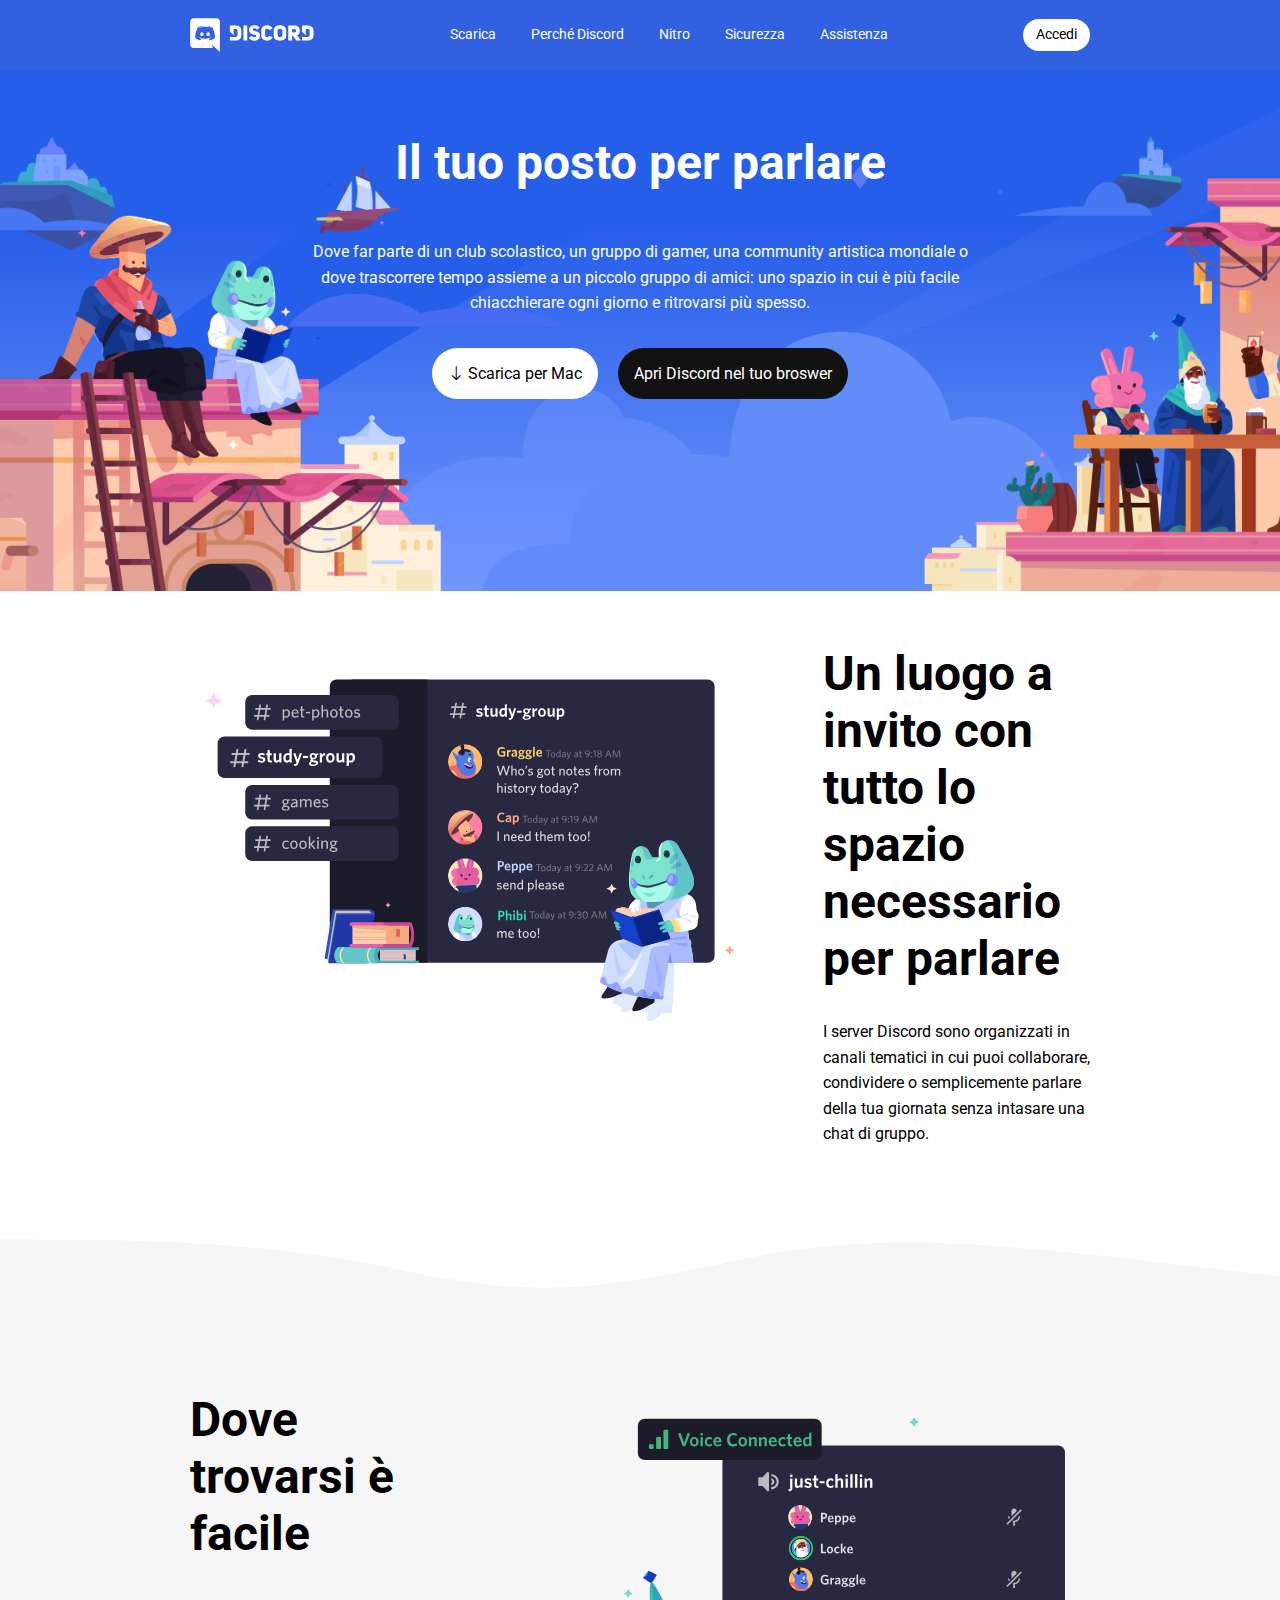
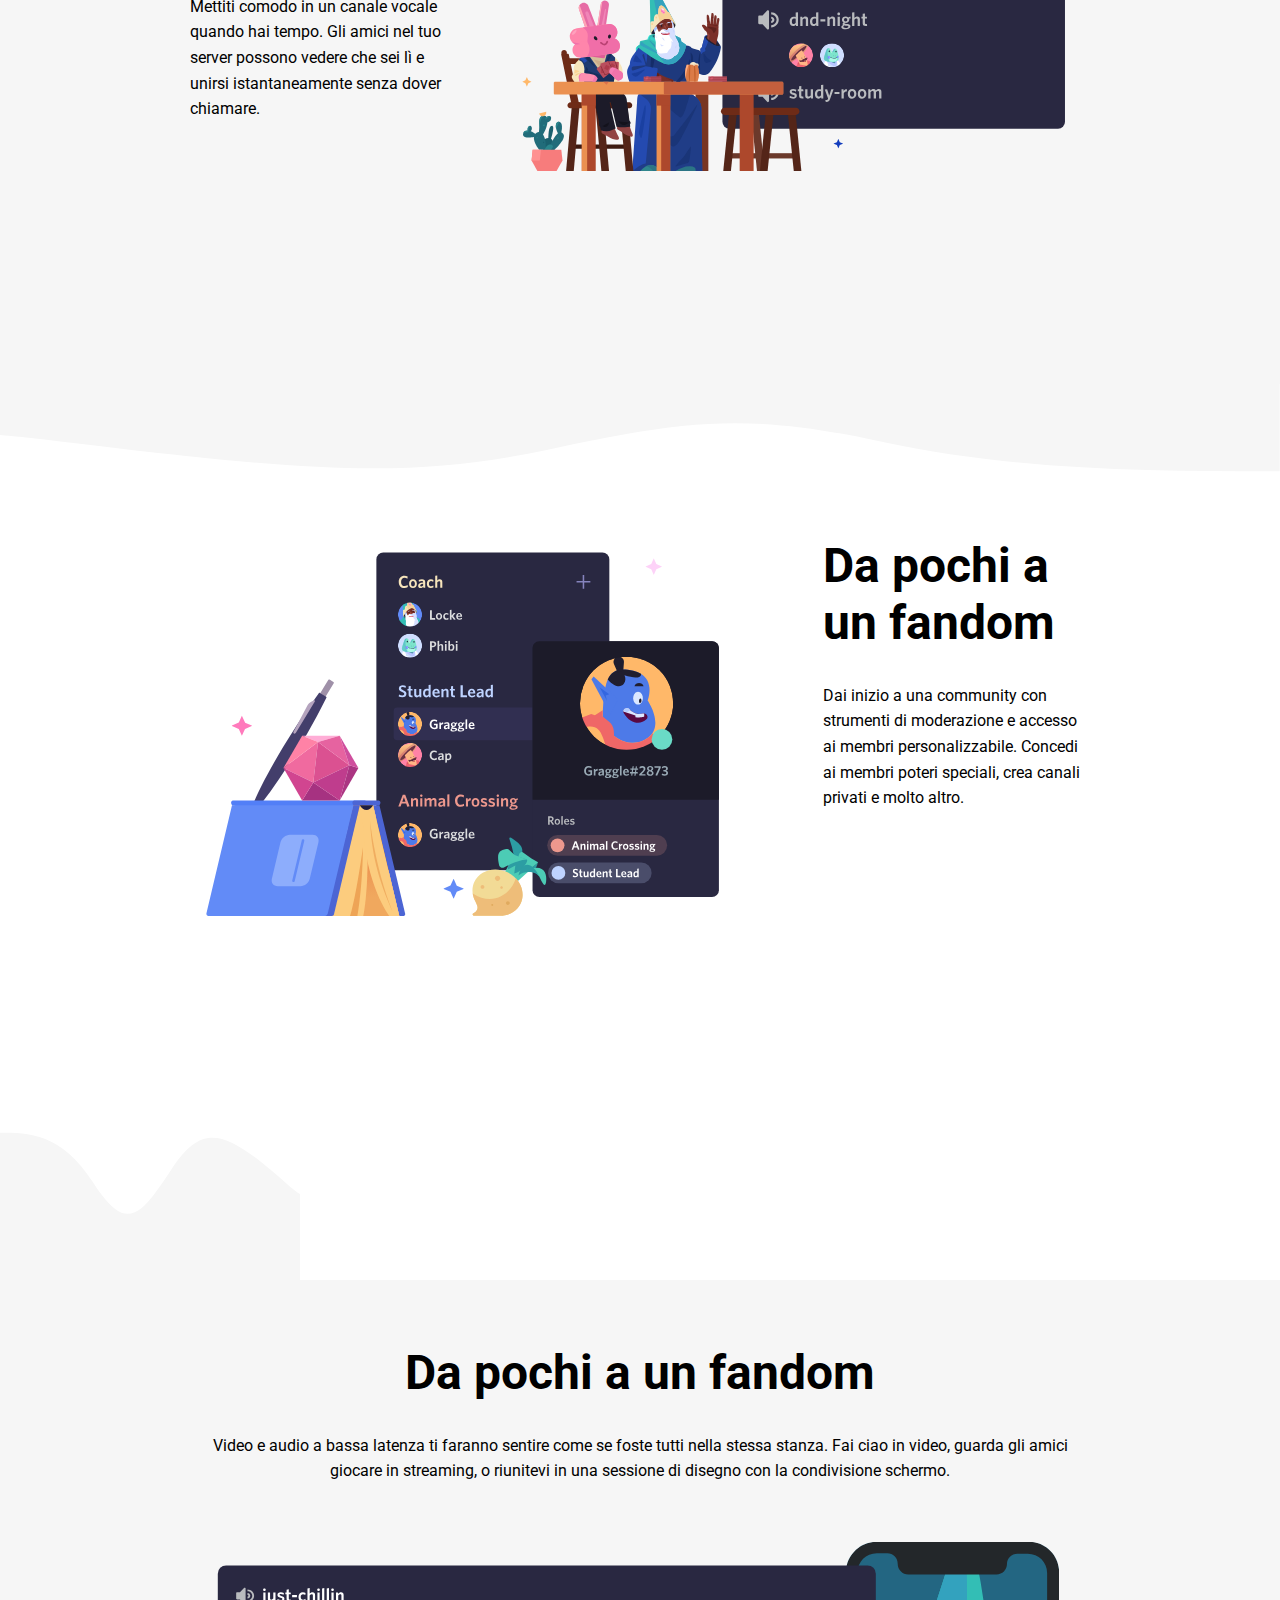
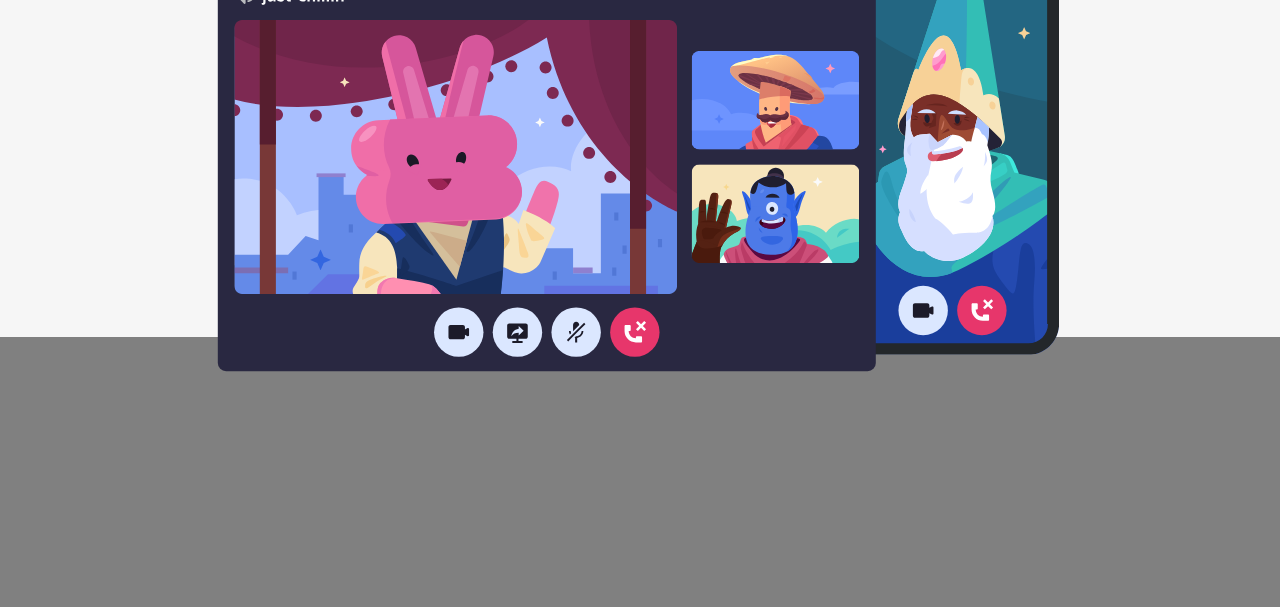
==== bonus/index.html @ 09d296e0 "add parte del bonus" ====
<!DOCTYPE html>
<html lang="it">
<head>
    <meta charset="UTF-8">
    <meta http-equiv="X-UA-Compatible" content="IE=edge">
    <meta name="viewport" content="width=device-width, initial-scale=1.0">
    <title>Discord</title>

    <link rel="stylesheet" href="css/style.css">
    <link rel="preconnect" href="https://fonts.googleapis.com">
    <link rel="preconnect" href="https://fonts.gstatic.com" crossorigin>
    <link href="https://fonts.googleapis.com/css2?family=Roboto:wght@300;400;500;700;900&display=swap" rel="stylesheet">
    <link rel="stylesheet" href="https://cdn.jsdelivr.net/npm/bootstrap-icons@1.3.0/font/bootstrap-icons.css">
</head>
<body>

    <!-- HEADER CON MENU E DOWNLOAD -->
    <header>

        <div class="conteiner-nav">

            <nav class="center clearfix">

                <div class="logo">
                    <img src="img/logo.svg" alt="Log Discord">
                </div>

                

                    <ul>
                        <li><a href="">Scarica</a></li>
                        <li><a href="">Perché Discord</a></li>
                        <li><a href="">Nitro</a></li>
                        <li><a href="">Sicurezza</a></li>
                        <li><a href="">Assistenza</a></li>
                    </ul>


                    <a class="login" href="">Accedi</a>
                

            </nav>

        </div>

        <div class="header-conteiner">
            <div class="center-main">
                <h1>Il tuo posto per parlare</h1>
                <p>Dove far parte di un club scolastico, un gruppo di gamer, una community artistica mondiale o dove trascorrere tempo assieme a un piccolo gruppo di amici: uno spazio in cui è più facile chiacchierare ogni giorno e ritrovarsi più spesso.</p>

                <a href="">
                    <span class="download">
                        <i class="bi bi-arrow-down"></i>
                        Scarica per Mac
                    </span>
                </a>
                <a href="">
                    <span class="open-broswer">
                        Apri Discord nel tuo broswer
                    </span>
                </a>
            </div>

        </div>

    </header>

    <!-- PRIMA SECTION -->
    <section>

        <div class="center-main clearfix">
            
            <div class="column-left sect-1">
                <img src="img/item1.svg" alt="immagine chat discord">
            </div>
            <div class="column-right sect-2 sect-2-txt">
                <h1>Un luogo a invito con tutto lo spazio necessario per parlare</h1>
                <p>I server Discord sono organizzati in canali tematici in cui puoi collaborare, condividere o semplicemente parlare della tua giornata senza intasare una chat di gruppo.</p>
            </div>

        </div>

    </section>

    
    <!-- ONDA -->    <!-- ONDA -->

    <svg class="wave-1hkxOo" version="1.1" xmlns="http://www.w3.org/2000/svg" viewBox="0 0 1440 100" preserveAspectRatio="none"><path class="wavePath-haxJK1 animationPaused-2hZ4IO" d="M826.337463,25.5396311 C670.970254,58.655965 603.696181,68.7870267 447.802481,35.1443383 C293.342778,1.81111414 137.33377,1.81111414 0,1.81111414 L0,150 L1920,150 L1920,1.81111414 C1739.53523,-16.6853983 1679.86404,73.1607868 1389.7826,37.4859505 C1099.70117,1.81111414 981.704672,-7.57670281 826.337463,25.5396311 Z" fill="#f6f6f6"></path></svg>

    <!-- ONDA -->    <!-- ONDA -->


    <!-- SECONDA SECTION -->
    <section class="bg-gray">

        <div class="center-main clearfix">
            
            <div class="column-left sect-2 sect-3-txt">
                <h1>Dove trovarsi è facile</h1>
                <p>Mettiti comodo in un canale vocale quando hai tempo. Gli amici nel tuo server possono vedere che sei lì e unirsi istantaneamente senza dover chiamare.</p>
            </div>

            <div class="column-right sect-1">
                <img src="img/item2.svg" alt="immagine chat discord">
            </div>

        </div>

    </section>


    <!-- ONDA -->    <!-- ONDA -->

    <svg class="wave-1hkxOo ruota" version="1.1" xmlns="http://www.w3.org/2000/svg" viewBox="0 0 1440 100" preserveAspectRatio="none"><path class="wavePath-haxJK1 animationPaused-2hZ4IO" d="M826.337463,25.5396311 C670.970254,58.655965 603.696181,68.7870267 447.802481,35.1443383 C293.342778,1.81111414 137.33377,1.81111414 0,1.81111414 L0,150 L1920,150 L1920,1.81111414 C1739.53523,-16.6853983 1679.86404,73.1607868 1389.7826,37.4859505 C1099.70117,1.81111414 981.704672,-7.57670281 826.337463,25.5396311 Z" fill="#f6f6f6"></path></svg>

    <!-- ONDA -->    <!-- ONDA -->


    <!-- TERZA SECTION -->    
    <section>

        <div class="center-main">
            
            <div class="column-left sect-1">
                <img src="img/item3.svg" alt="immagine chat discord">
            </div>
            <div class="column-right sect-2 sect-2-txt">
                <h1>Da pochi a un fandom</h1>
                <p>Dai inizio a una community con strumenti di moderazione e accesso ai membri personalizzabile. Concedi ai membri poteri speciali, crea canali privati e molto altro.</p>
            </div>

        </div>

    </section>

    <!-- ONDA -->    <!-- ONDA -->

    <img src="img/wave.svg" alt="">

    <!-- ONDA -->    <!-- ONDA -->

    <!-- QUARTA SECTION -->
    <section class="bg-gray">

        <div class="center-main txt-center">

            <h1>Da pochi a un fandom</h1>

            <p>Video e audio a bassa latenza ti faranno sentire come se foste tutti nella stessa stanza. Fai ciao in video, guarda gli amici giocare in streaming, o riunitevi in una sessione di disegno con la condivisione schermo.</p>
            
            <img src="img/item4-big.svg" alt="immagine chat discord">

        </div>

    </section>
    <!-- FOOTER -->
    <footer></footer>
    
</body>
</html>
---- bonus/css/style.css ----
* {
    margin: 0;
    padding: 0;
    box-sizing: border-box;
}

body {
    font-family: 'Roboto', sans-serif;
    color: #fff;
}


 /* HEADER + NAV */ /* HEADER + NAV */ /* HEADER + NAV */ 

header {
    height: 65vh;
}

div.conteiner-nav {
    height: 70px;

    background-color: #3161e0;
}

nav {
    line-height: 70px;    
    text-align: center;
    font-size: .9rem;
    font-weight: 400;

    
    max-width: 900px;
    margin: 0 auto;
}

.clearfix::after {
    content: '';
    display: table;
    clear: both;
}

nav .logo {
    float: left;
}

nav .logo img {
    vertical-align:middle ;
}


nav ul {
    display: inline-block;
}

nav ul li {
    display: inline-block;
    padding: 0 1rem;
}


nav .login {
    float: right;
}

nav a.login {
    background-color: #fff;
    line-height: 25px;
    margin-top: 1.2rem;
    padding: .2rem .8rem;
    border-radius: 2rem;
    color: #000;
    text-decoration: none;
}

nav ul li a:hover {
    text-decoration: underline;
}

.header-conteiner {
    position: relative;

    height: 89%;
    
    text-align: center;

    background-image: url(../img/jumbo.png);
    background-size: cover;

}

.header-conteiner p {
    padding: 1rem 7rem 0 7rem;
}

.download {
    display: inline-block;
    
    border-radius: 2rem;

    background-color: #fff;
    padding: 1rem;
    margin-top: 2rem;
    margin-right: 1rem;
    color: #000;
}

.open-broswer {
    display: inline-block;
    
    border-radius: 2rem;

    background-color: #121212;
    padding: 1rem;
    margin-top: 2rem;
}





.sect-2-txt  {
    padding-left: 3rem;;
}
.sect-3-txt  {
    padding-right: 3rem;
}






/* GENERALI *//* GENERALI *//* GENERALI *//* GENERALI */
a {
    color: #fff;
    text-decoration: none;
}
.center-main {
    margin: 0 auto;
    padding: 4rem 0;
    max-width: 900px;
}

.center-main h1 {
    font-size: 3rem;
    padding-bottom: 2rem;
}

p {
    font-size: 1rem;
    line-height: 1.6rem;
}

section {
    margin-top: -4px;

    height: 73vh;
    color: #000;
} 

section.bg-gray {
    background-color: #f6f6f6;
}

section .column-left {
    float: left;
}

.sect-1 {
    width: 65%;
}
.sect-2 {
    width: 35%;
}

section .column-right {
    float: right;
}

section img {
    width: 100%;
}

section .txt-center {
    text-align: center;
}




.ruota {
    transform: rotate(180deg) ;
  }


 
section.gold {
    background-color: gold;
}

footer {
    height: 30vh;

    background-color: gray;
}
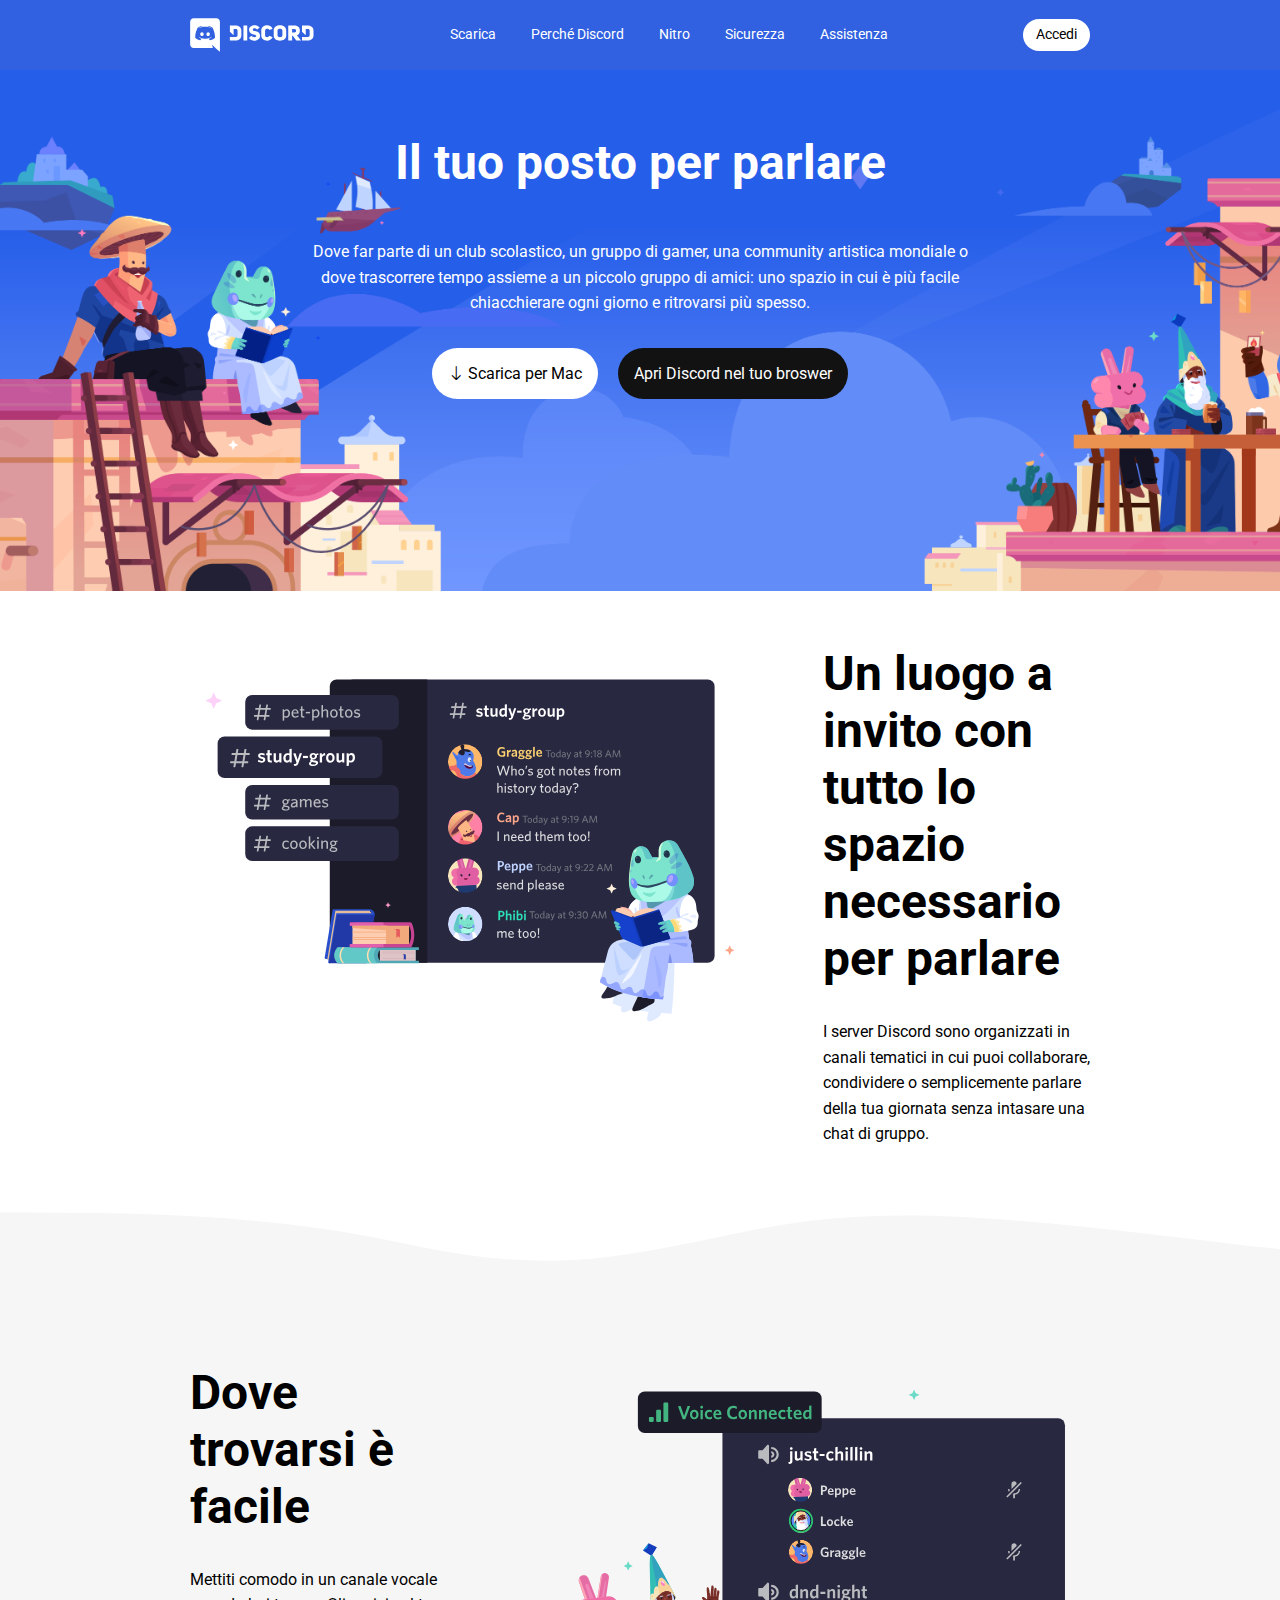
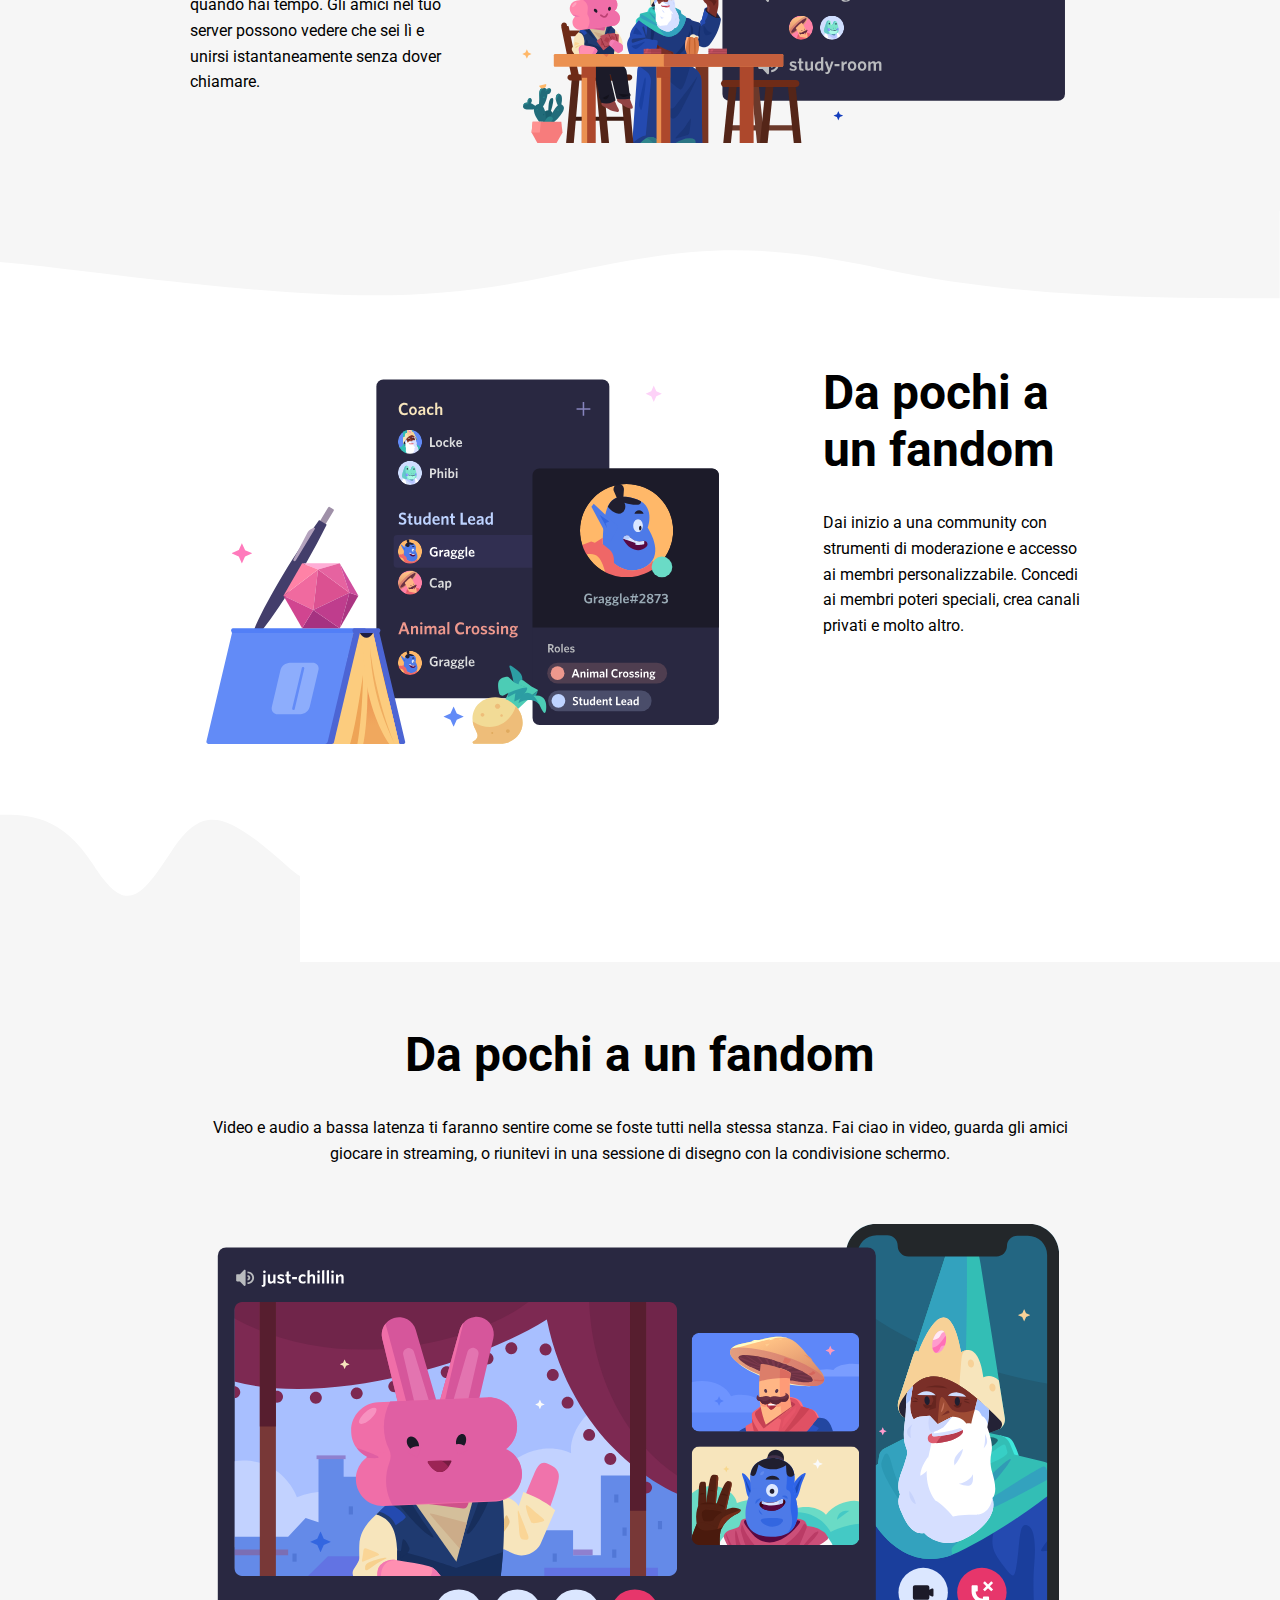
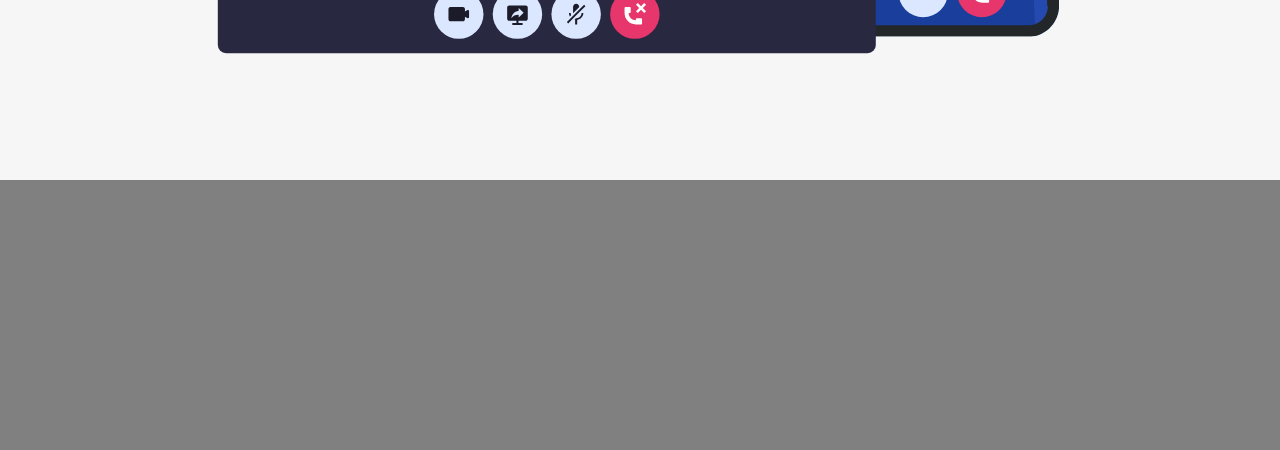
==== commit 6d7ee0aa: "add clearfix mancanti" ====
--- a/bonus/index.html
+++ b/bonus/index.html
@@ -119,7 +119,7 @@
     <!-- TERZA SECTION -->    
     <section>
 
-        <div class="center-main">
+        <div class="center-main clearfix">
             
             <div class="column-left sect-1">
                 <img src="img/item3.svg" alt="immagine chat discord">
@@ -142,7 +142,7 @@
     <!-- QUARTA SECTION -->
     <section class="bg-gray">
 
-        <div class="center-main txt-center">
+        <div class="center-main clearfix txt-center">
 
             <h1>Da pochi a un fandom</h1>
 
--- a/bonus/css/style.css
+++ b/bonus/css/style.css
@@ -154,7 +154,6 @@
 section {
     margin-top: -4px;
 
-    height: 73vh;
     color: #000;
 } 
 
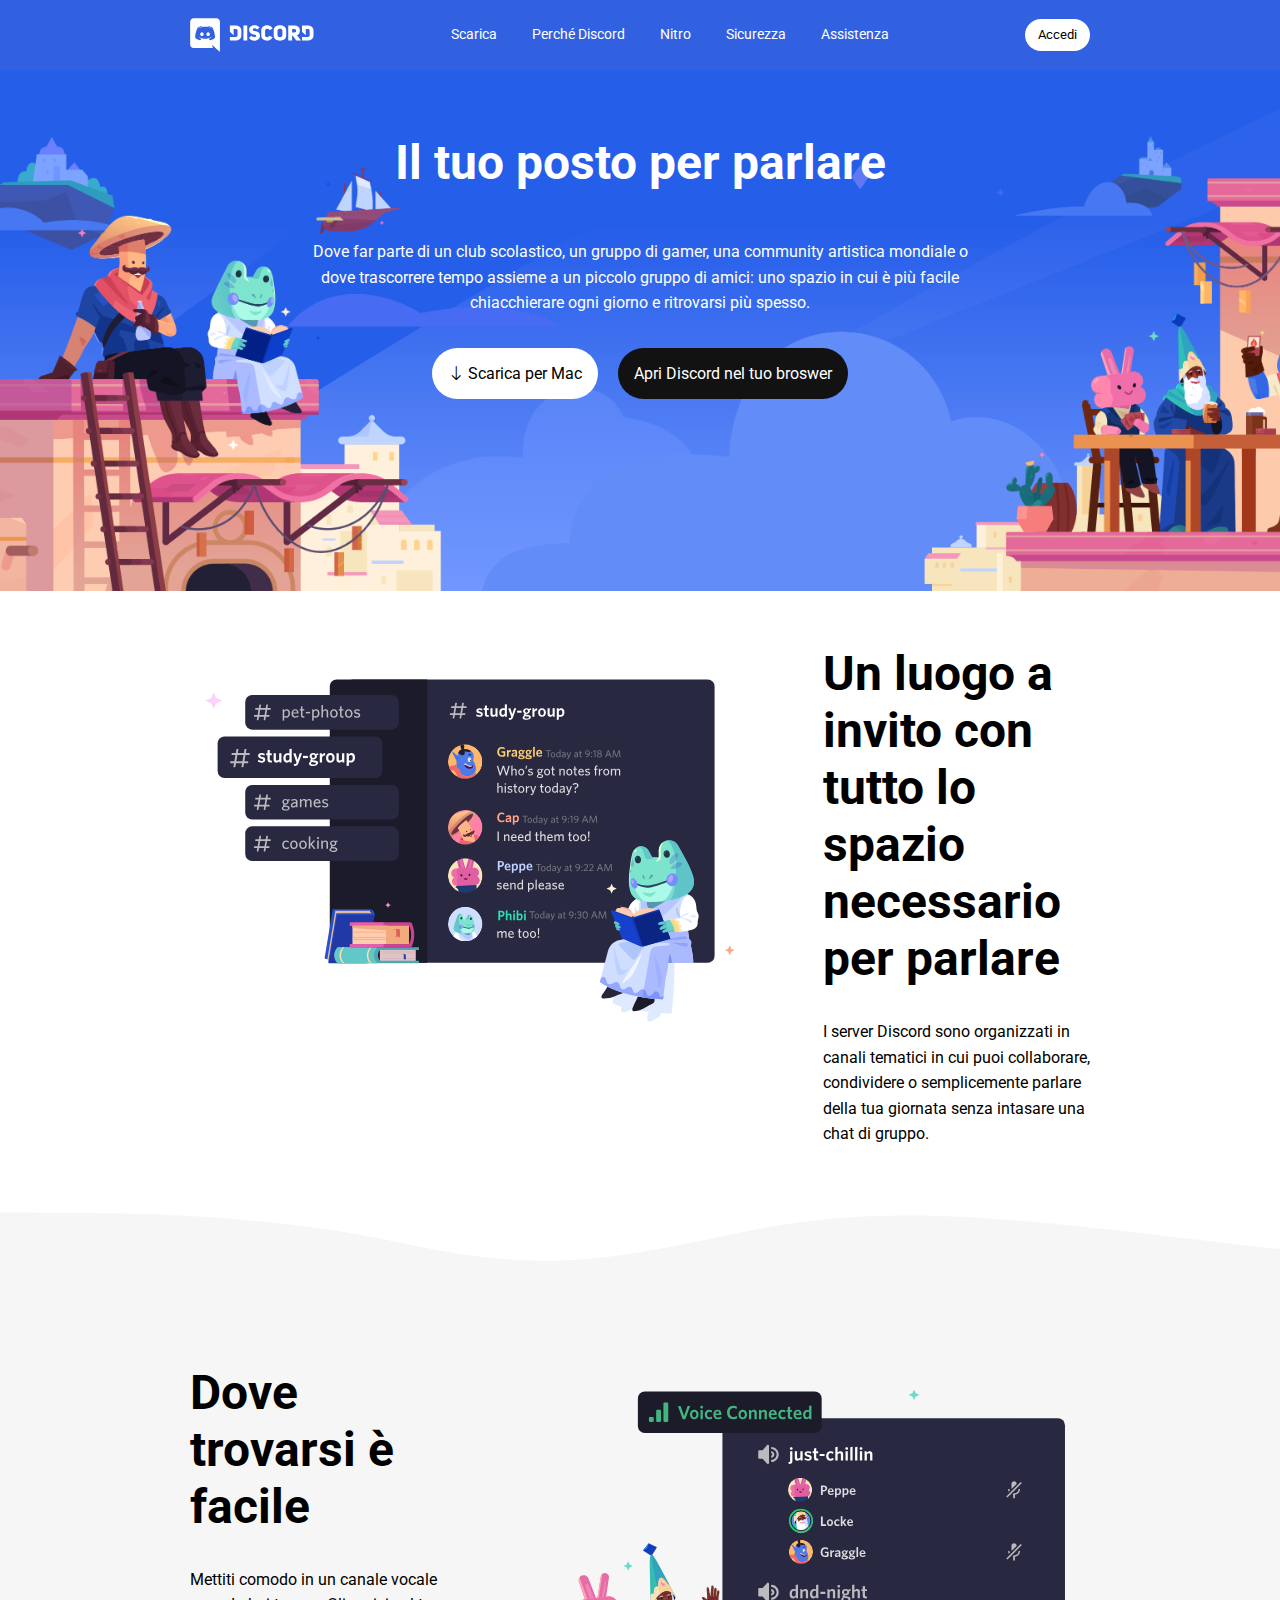
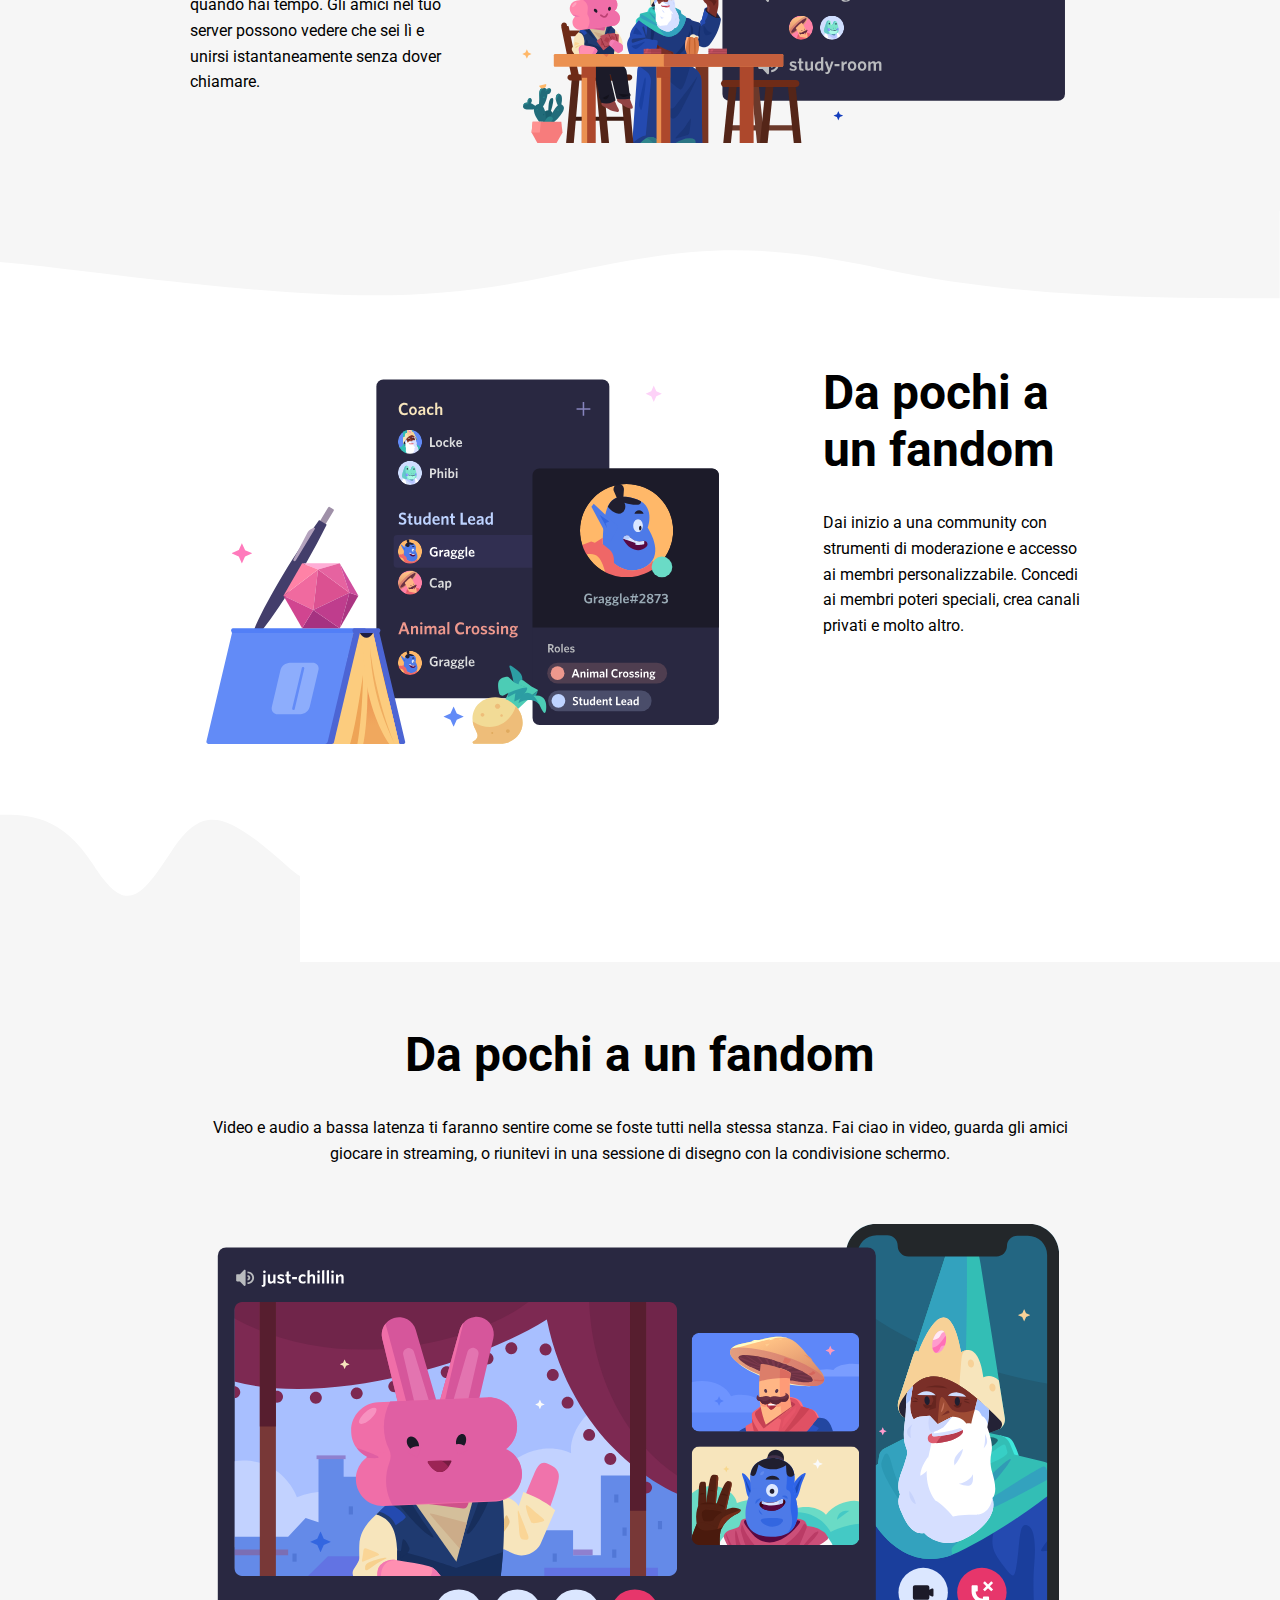
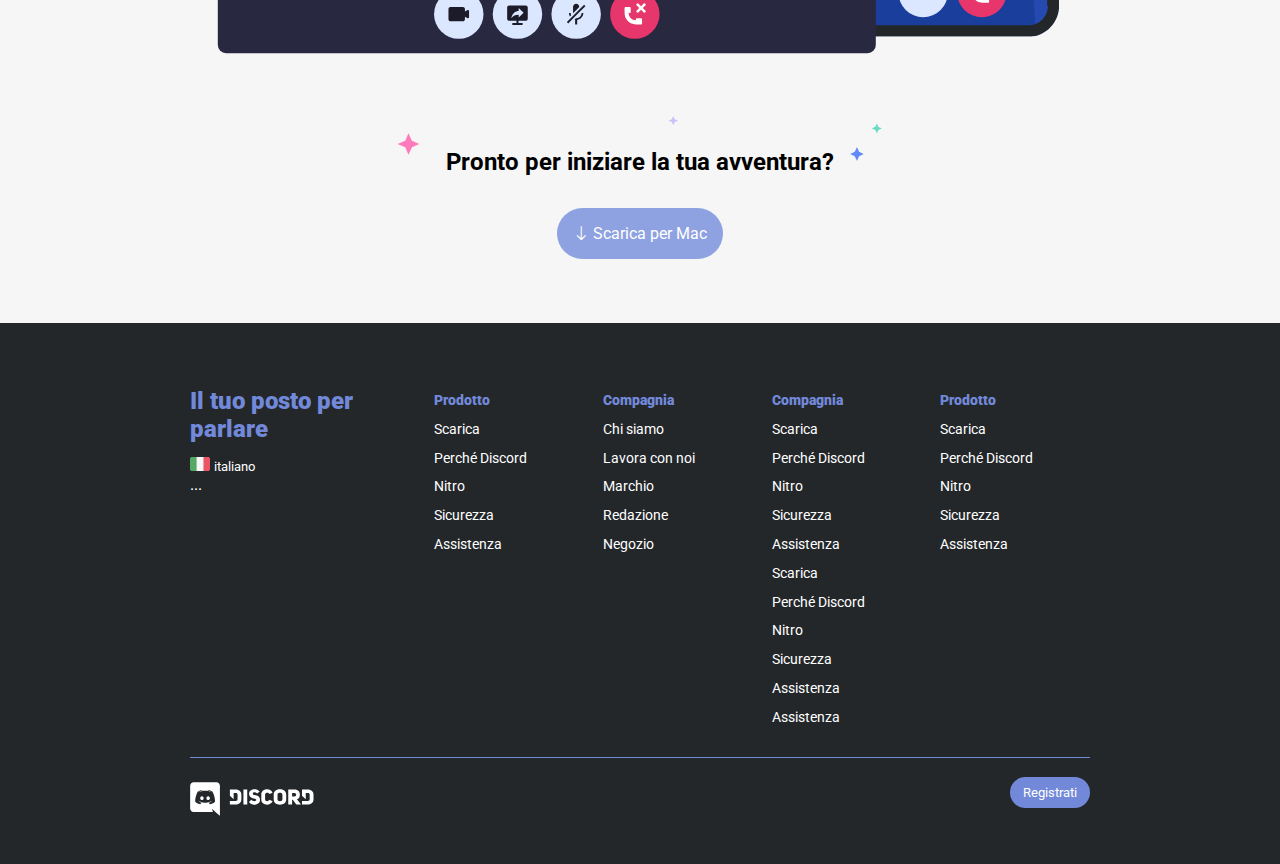
==== commit 2f62d75c: "add footer nel bonus" ====
--- a/bonus/index.html
+++ b/bonus/index.html
@@ -49,13 +49,13 @@
                 <p>Dove far parte di un club scolastico, un gruppo di gamer, una community artistica mondiale o dove trascorrere tempo assieme a un piccolo gruppo di amici: uno spazio in cui è più facile chiacchierare ogni giorno e ritrovarsi più spesso.</p>
 
                 <a href="">
-                    <span class="download">
+                    <span class="download tasti">
                         <i class="bi bi-arrow-down"></i>
                         Scarica per Mac
                     </span>
                 </a>
                 <a href="">
-                    <span class="open-broswer">
+                    <span class="open-broswer tasti">
                         Apri Discord nel tuo broswer
                     </span>
                 </a>
@@ -149,12 +149,101 @@
             <p>Video e audio a bassa latenza ti faranno sentire come se foste tutti nella stessa stanza. Fai ciao in video, guarda gli amici giocare in streaming, o riunitevi in una sessione di disegno con la condivisione schermo.</p>
             
             <img src="img/item4-big.svg" alt="immagine chat discord">
-
-        </div>
-
-    </section>
+            <div class="pre-foot">
+                <h2>Pronto per iniziare la tua avventura?</h2>
+            </div>
+
+            <div>
+                <a href="">
+                    <span class="tasti">
+                        <i class="bi bi-arrow-down"></i>
+                        Scarica per Mac
+                    </span>
+                </a>
+            </div>
+
+        </div>
+
+    </section>
+
+
     <!-- FOOTER -->
-    <footer></footer>
-    
+    <footer>
+        <div class="center-foot clearfix">
+            <div class="first-column-foot">
+                <h3>Il tuo posto per parlare</h3>
+                <img src="img/ita.png" alt="">
+                <span>italiano</span> 
+                <div class="social">...</div>
+            </div>
+
+
+            <div class="other-column-foot">
+
+                <ul>
+                    <li><span>Prodotto</span></li>
+                    <li>Scarica</li>
+                    <li>Perché Discord</li>
+                    <li>Nitro</li>
+                    <li>Sicurezza</li>
+                    <li>Assistenza</li>
+                </ul>
+
+            </div>
+
+            <div class="other-column-foot">
+                
+                <ul>
+                    <li><span>Compagnia</span></li>
+                    <li>Chi siamo</li>
+                    <li>Lavora con noi</li>
+                    <li>Marchio</li>
+                    <li>Redazione</li>
+                    <li>Negozio</li>
+                </ul>
+
+            </div>
+
+            <div class="other-column-foot">
+                                
+                <ul>
+                    <li><span>Compagnia</span></li>
+                    <li>Scarica</li>
+                    <li>Perché Discord</li>
+                    <li>Nitro</li>
+                    <li>Sicurezza</li>
+                    <li>Assistenza</li>
+                    <li>Scarica</li>
+                    <li>Perché Discord</li>
+                    <li>Nitro</li>
+                    <li>Sicurezza</li>
+                    <li>Assistenza</li>
+                    <li>Assistenza</li>
+                </ul>
+
+            </div>
+            <div class="other-column-foot">
+                <ul>
+                    <li><span>Prodotto</span></li>
+                    <li>Scarica</li>
+                    <li>Perché Discord</li>
+                    <li>Nitro</li>
+                    <li>Sicurezza</li>
+                    <li>Assistenza</li>
+                </ul>
+            </div>
+            
+        </div>
+        
+        <div class="center-foot-final clearfix">
+            <hr>
+            <img src="img/logo.svg" alt="Logo Discord">
+
+            <a class="login-footer" href="#!">Registrati</a>
+
+        </div>
+    </footer>
+
+
 </body>
 </html>--- a/bonus/css/style.css
+++ b/bonus/css/style.css
@@ -65,6 +65,7 @@
 nav a.login {
     background-color: #fff;
     line-height: 25px;
+    font-size: .8rem;
     margin-top: 1.2rem;
     padding: .2rem .8rem;
     border-radius: 2rem;
@@ -77,8 +78,6 @@
 }
 
 .header-conteiner {
-    position: relative;
-
     height: 89%;
     
     text-align: center;
@@ -93,30 +92,28 @@
 }
 
 .download {
-    display: inline-block;
-    
-    border-radius: 2rem;
-
+    
     background-color: #fff;
-    padding: 1rem;
     margin-top: 2rem;
     margin-right: 1rem;
     color: #000;
 }
 
 .open-broswer {
-    display: inline-block;
-    
-    border-radius: 2rem;
+    
 
     background-color: #121212;
-    padding: 1rem;
     margin-top: 2rem;
 }
 
-
-
-
+section span {
+    background-color: #8ea1e1;
+    color: #fff;
+}
+
+.ruota {
+    transform: rotate(180deg) ;
+  }
 
 .sect-2-txt  {
     padding-left: 3rem;;
@@ -135,12 +132,21 @@
     color: #fff;
     text-decoration: none;
 }
+
 .center-main {
     margin: 0 auto;
     padding: 4rem 0;
     max-width: 900px;
 }
 
+
+.tasti {
+    padding: 1rem;
+    display: inline-block;
+    border-radius: 2rem;
+
+}
+
 .center-main h1 {
     font-size: 3rem;
     padding-bottom: 2rem;
@@ -152,9 +158,8 @@
 }
 
 section {
+    color: #000;
     margin-top: -4px;
-
-    color: #000;
 } 
 
 section.bg-gray {
@@ -186,19 +191,92 @@
 
 
 
-
-.ruota {
-    transform: rotate(180deg) ;
-  }
-
-
- 
-section.gold {
-    background-color: gold;
-}
+section .pre-foot {
+    background-image: url(../img/stars.svg);
+    background-size: contain;
+    background-repeat: no-repeat;
+    display: inline-block;
+    padding: 2rem 3rem;
+
+}
+
+
+
+/* FOOTER  *//* FOOTER  *//* FOOTER  *//* FOOTER  *//* FOOTER  */
 
 footer {
-    height: 30vh;
-
-    background-color: gray;
+    background-color: #23272a;
+}
+
+.center-foot {
+    margin: 0 auto;
+    padding-top: 4rem;
+    max-width: 900px;
+}
+.center-foot-final {
+    margin: 0 auto ;
+    max-width: 900px;
+    padding-bottom: 3rem;
+}
+
+.first-column-foot {
+    float: left;
+    width: 25%;
+} 
+
+.other-column-foot {
+    float: left;
+    width:calc((100% - 25%) /4);
+    padding-left: 1.2rem;
+    padding-bottom: 1.5rem;
+}
+
+footer h3 {
+    color: #7289da;
+    font-size: 1.5rem;
+    font-weight: 900;
+    padding-bottom: .8rem;
+}
+
+.first-column-foot img {
+    width: 20px;
+}
+
+.first-column-foot span{
+    font-size: .8rem;
+}
+
+footer ul li {
+    list-style: none;
+    line-height: 1.8rem;
+    font-size: .9rem;
+}
+
+ul li span {
+    color: #7289da;
+    font-weight: 900;
+}
+
+hr {
+    border:0;
+    border-bottom:  1px solid #7289da;
+}
+
+.center-foot-final img {
+    margin-top: 1.5rem;
+    float: left;
+}
+
+
+ a.login-footer {
+    background-color: #7289da;    
+    float: right;
+    margin-top: 1.5rem;
+    line-height: 25px;
+    margin-top: 1.2rem;
+    padding: .2rem .8rem;
+    border-radius: 2rem;
+    color: #fff;
+    text-decoration: none;
+    font-size: .8rem;
 }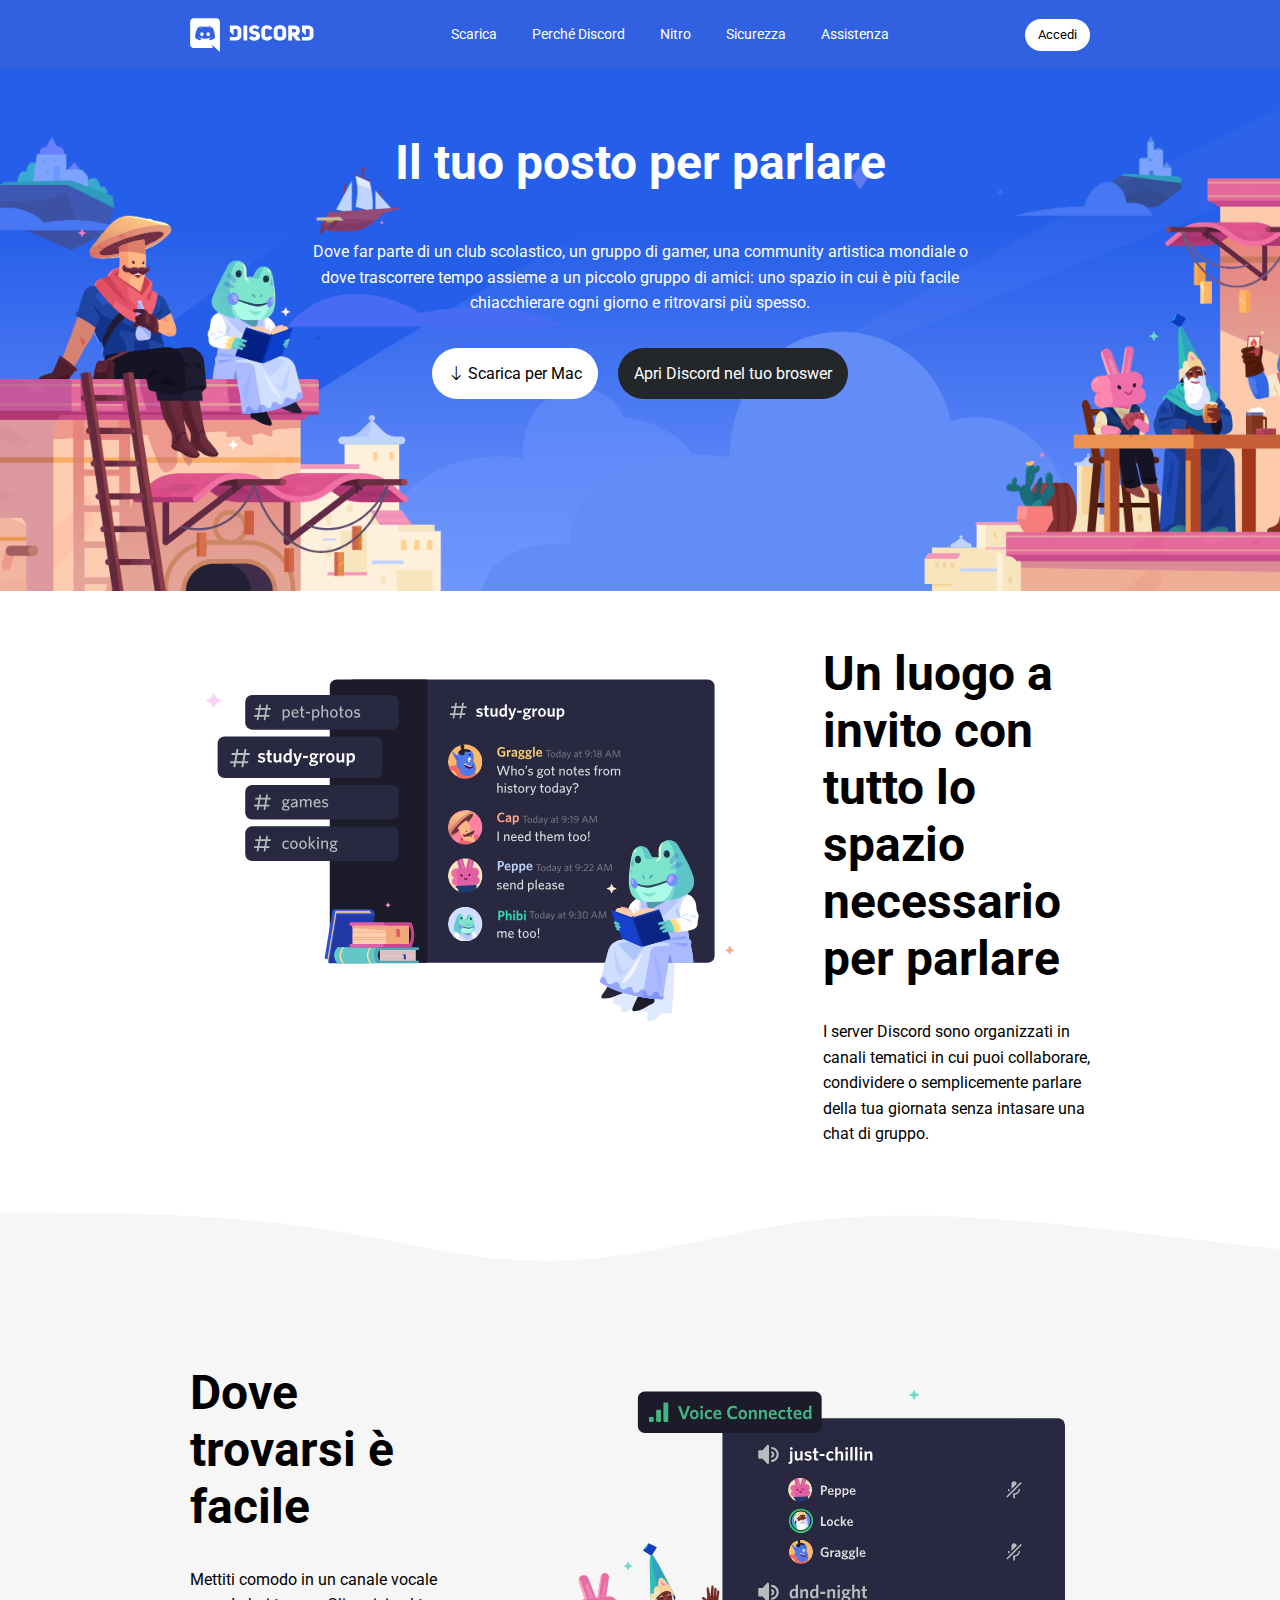
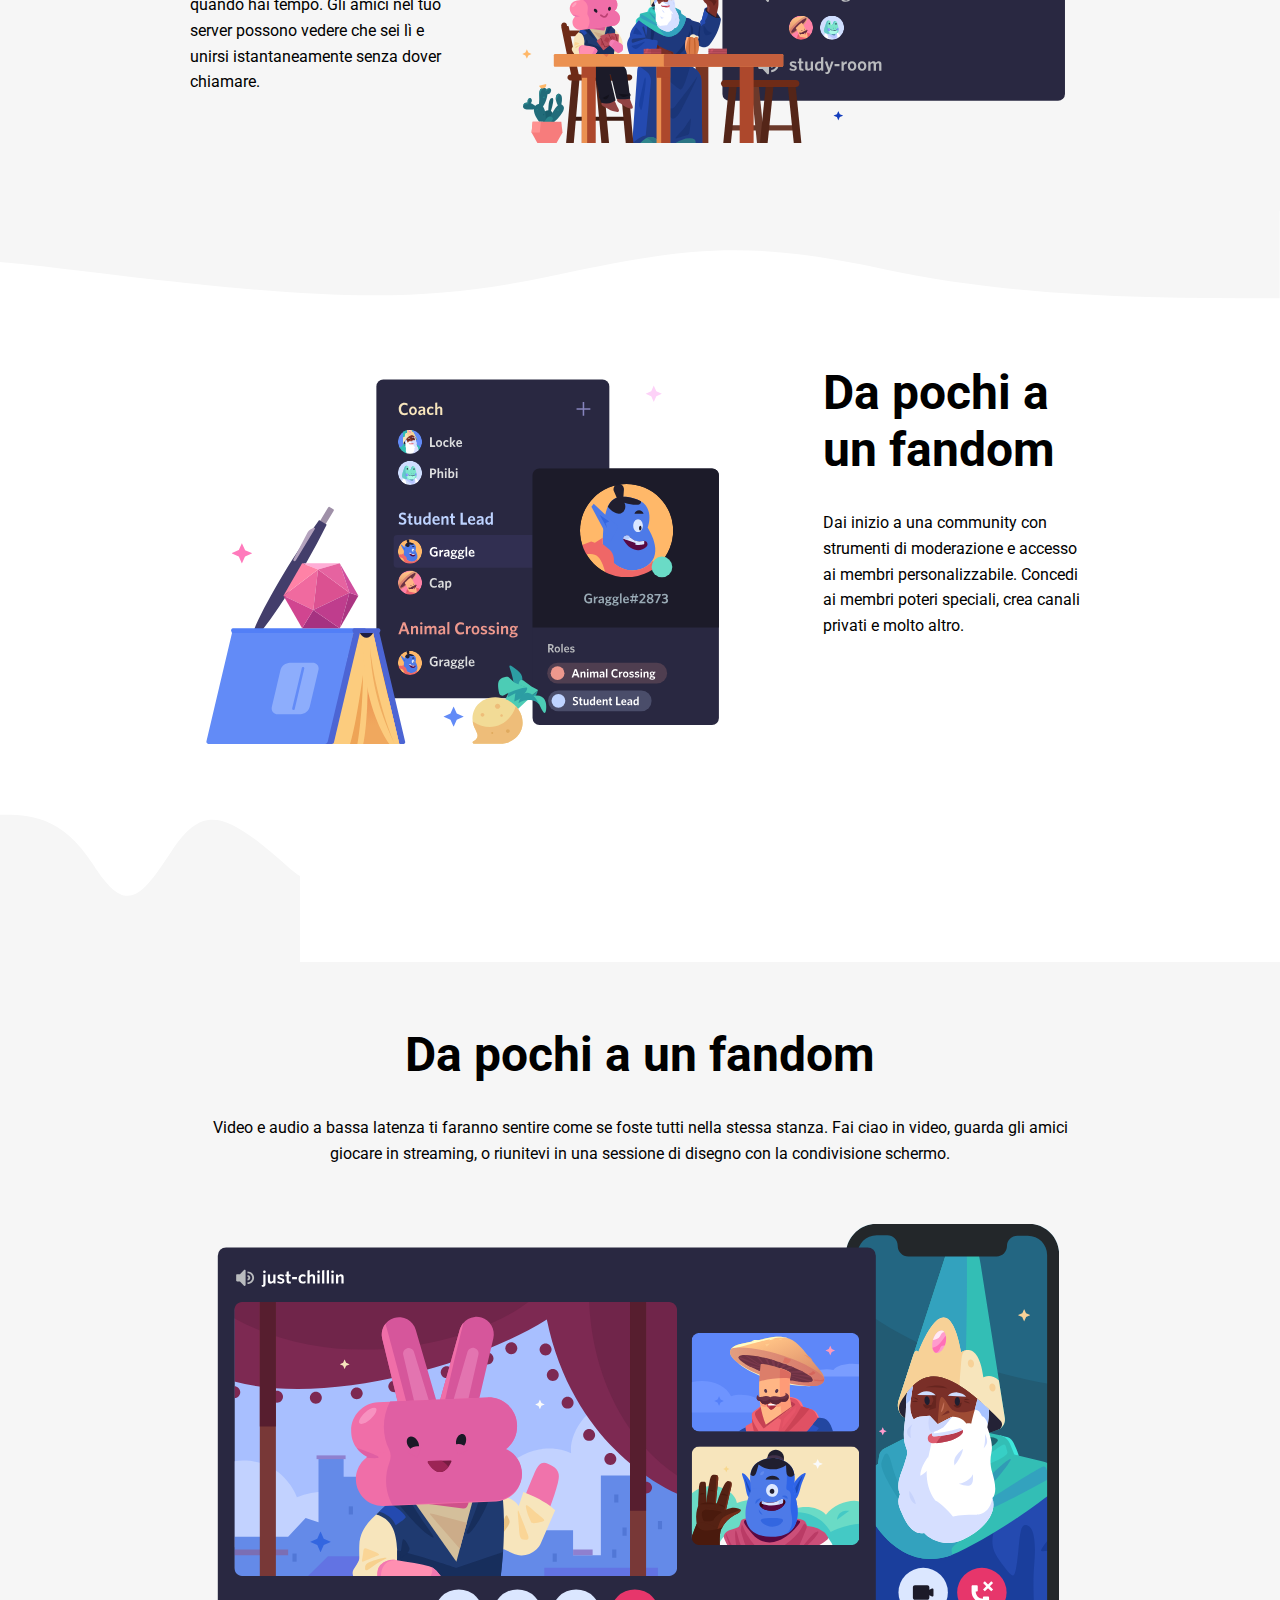
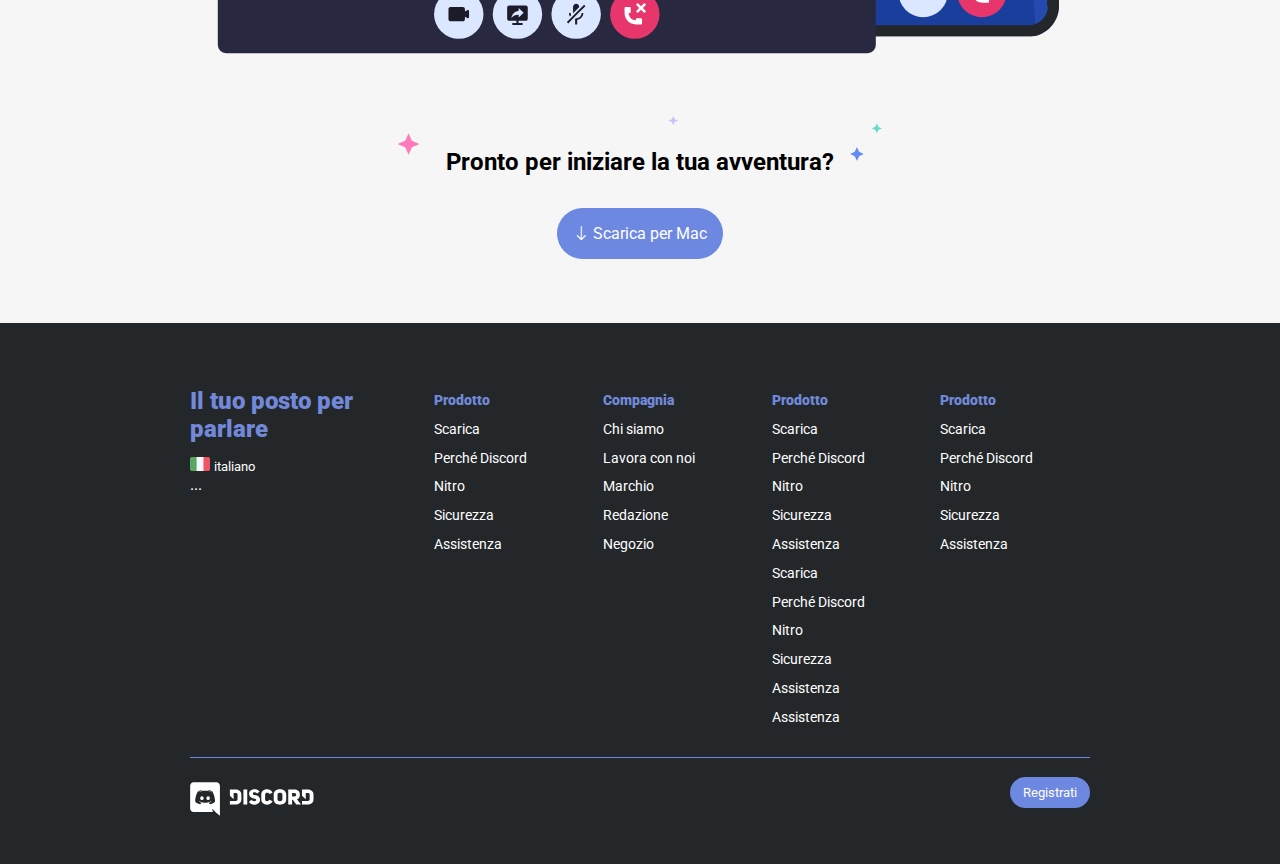
==== commit 129546ea: "add :hover" ====
--- a/bonus/index.html
+++ b/bonus/index.html
@@ -22,7 +22,9 @@
             <nav class="center clearfix">
 
                 <div class="logo">
-                    <img src="img/logo.svg" alt="Log Discord">
+                    <a href="#!">
+                        <img src="img/logo.svg" alt="Log Discord">
+                    </a>
                 </div>
 
                 
@@ -182,11 +184,11 @@
 
                 <ul>
                     <li><span>Prodotto</span></li>
-                    <li>Scarica</li>
-                    <li>Perché Discord</li>
-                    <li>Nitro</li>
-                    <li>Sicurezza</li>
-                    <li>Assistenza</li>
+                    <li><a href="#!">Scarica</li></a>
+                    <li><a href="#!">Perché Discord</li></a>
+                    <li><a href="#!">Nitro</li></a>           
+                    <li><a href="#!">Sicurezza</li></a>                
+                    <li><a href="#!">Assistenza</li></a>             
                 </ul>
 
             </div>
@@ -195,11 +197,11 @@
                 
                 <ul>
                     <li><span>Compagnia</span></li>
-                    <li>Chi siamo</li>
-                    <li>Lavora con noi</li>
-                    <li>Marchio</li>
-                    <li>Redazione</li>
-                    <li>Negozio</li>
+                    <li><a href="">Chi siamo</a></li>
+                    <li><a href="#!">Lavora con noi</a></li>
+                    <li><a href="#!">Marchio</a></li>
+                    <li><a href="#!">Redazione</a></li>
+                    <li><a href="#!">Negozio</a></li>
                 </ul>
 
             </div>
@@ -207,29 +209,29 @@
             <div class="other-column-foot">
                                 
                 <ul>
-                    <li><span>Compagnia</span></li>
-                    <li>Scarica</li>
-                    <li>Perché Discord</li>
-                    <li>Nitro</li>
-                    <li>Sicurezza</li>
-                    <li>Assistenza</li>
-                    <li>Scarica</li>
-                    <li>Perché Discord</li>
-                    <li>Nitro</li>
-                    <li>Sicurezza</li>
-                    <li>Assistenza</li>
-                    <li>Assistenza</li>
-                </ul>
-
-            </div>
-            <div class="other-column-foot">
-                <ul>
                     <li><span>Prodotto</span></li>
-                    <li>Scarica</li>
-                    <li>Perché Discord</li>
-                    <li>Nitro</li>
-                    <li>Sicurezza</li>
-                    <li>Assistenza</li>
+                    <li><a href="#!">Scarica</li></a>
+                    <li><a href="#!">Perché Discord</li></a>
+                    <li><a href="#!">Nitro</li></a>           
+                    <li><a href="#!">Sicurezza</li></a>                
+                    <li><a href="#!">Assistenza</li></a>
+                    <li><a href="#!">Scarica</li></a>
+                    <li><a href="#!">Perché Discord</li></a>
+                    <li><a href="#!">Nitro</li></a>           
+                    <li><a href="#!">Sicurezza</li></a>                
+                    <li><a href="#!">Assistenza</li></a>                  
+                    <li><a href="#!">Assistenza</li></a>  
+                </ul>
+
+            </div>
+            <div class="other-column-foot">
+                <ul>
+                    <li><span>Prodotto</span></li>
+                    <li><a href="#!">Scarica</li></a>
+                    <li><a href="#!">Perché Discord</li></a>
+                    <li><a href="#!">Nitro</li></a>           
+                    <li><a href="#!">Sicurezza</li></a>                
+                    <li><a href="#!">Assistenza</li></a> 
                 </ul>
             </div>
             
@@ -237,7 +239,10 @@
         
         <div class="center-foot-final clearfix">
             <hr>
-            <img src="img/logo.svg" alt="Logo Discord">
+            
+            <a href="">
+                <img src="img/logo.svg" alt="Logo Discord">
+            </a>
 
             <a class="login-footer" href="#!">Registrati</a>
 
--- a/bonus/css/style.css
+++ b/bonus/css/style.css
@@ -73,7 +73,12 @@
     text-decoration: none;
 }
 
-nav ul li a:hover {
+nav a.login:hover, .tasti:hover, a.login-footer:hover  {
+    box-shadow: 0 8px 15px rgb(0 0 0 / 20%);
+}
+
+
+ul li a:hover {
     text-decoration: underline;
 }
 
@@ -99,16 +104,28 @@
     color: #000;
 }
 
+.download:hover {
+    color: #3161e0;
+}
+
 .open-broswer {
     
-
-    background-color: #121212;
+    background-color: #23272a;
     margin-top: 2rem;
 }
 
+.open-broswer:hover {
+    background-color: #36393f;
+}
+
 section span {
+    background-color: #6d88e0;
+    color: #fff;
+}
+
+section a:hover span.tasti, 
+a.login-footer:hover {
     background-color: #8ea1e1;
-    color: #fff;
 }
 
 .ruota {
@@ -259,7 +276,7 @@
 
 hr {
     border:0;
-    border-bottom:  1px solid #7289da;
+    border-bottom:  1px solid #6d88e0;
 }
 
 .center-foot-final img {
@@ -269,7 +286,7 @@
 
 
  a.login-footer {
-    background-color: #7289da;    
+    background-color: #6d88e0;    
     float: right;
     margin-top: 1.5rem;
     line-height: 25px;
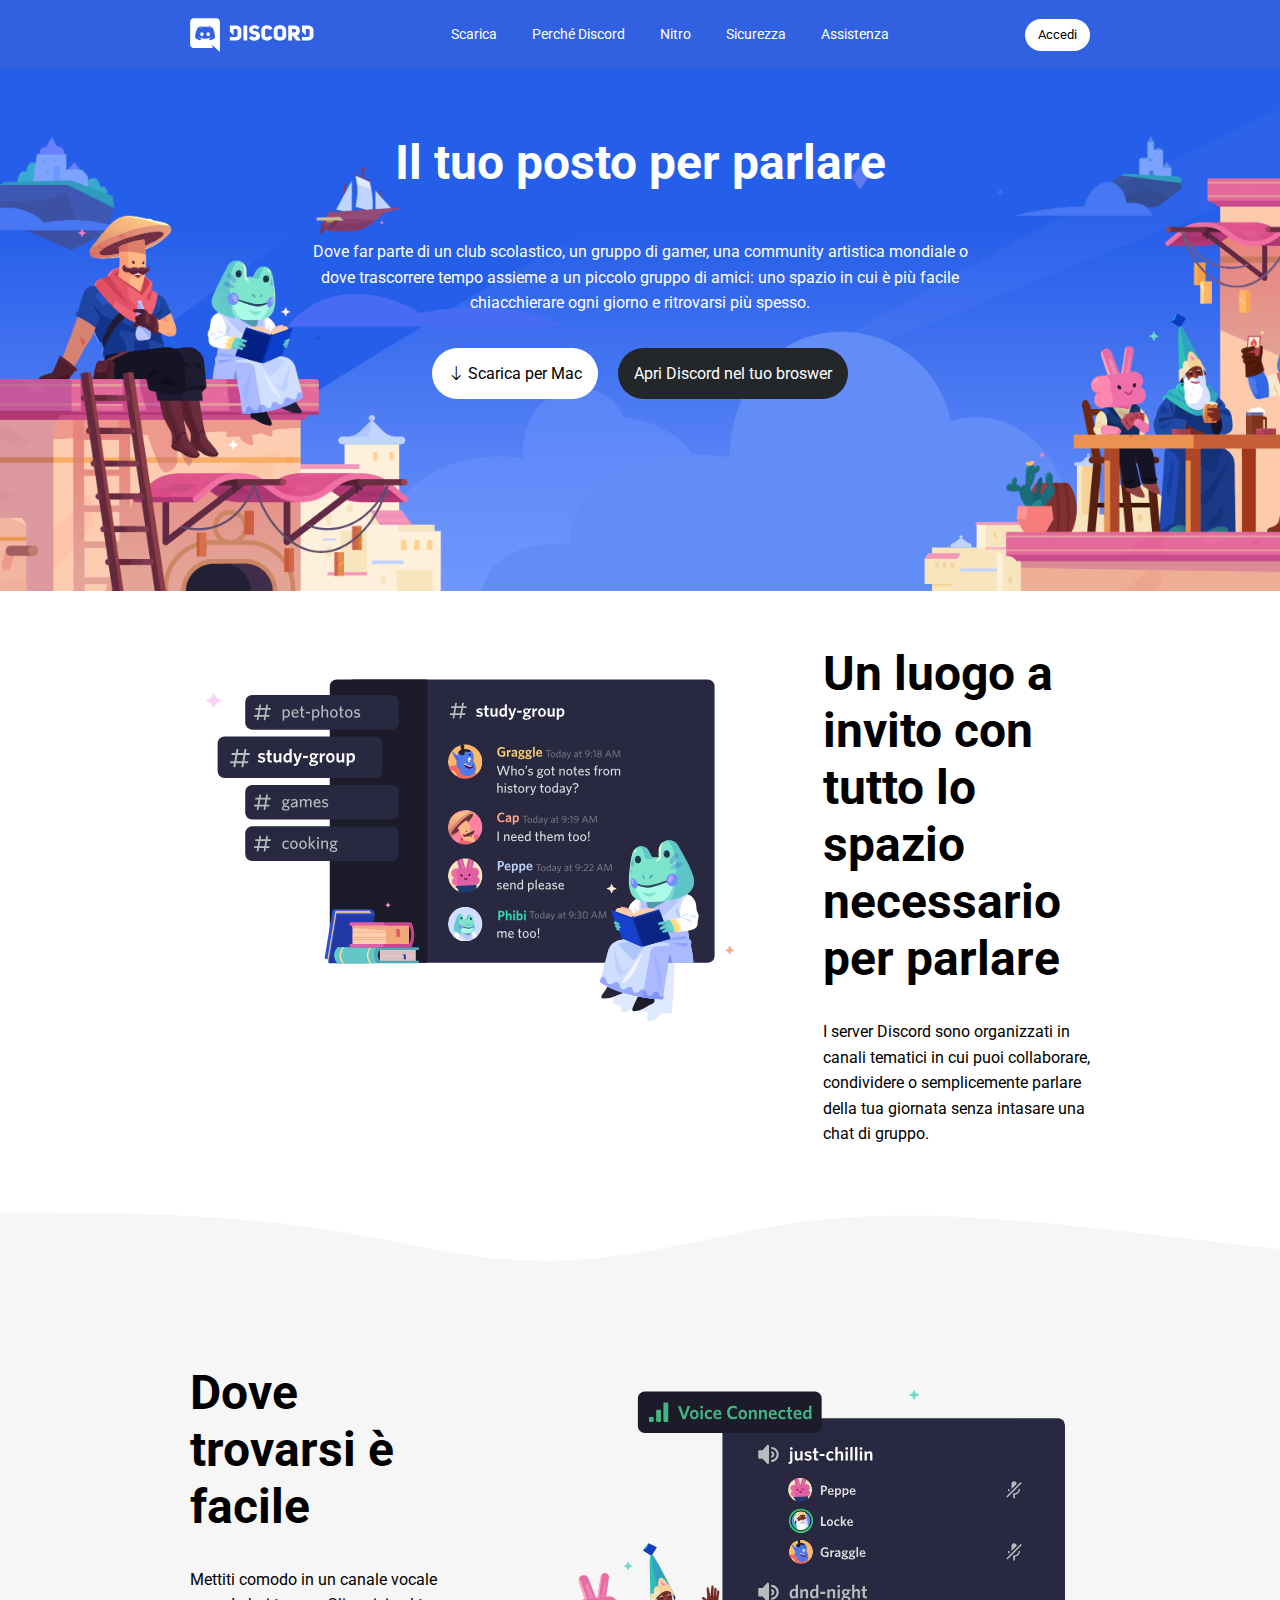
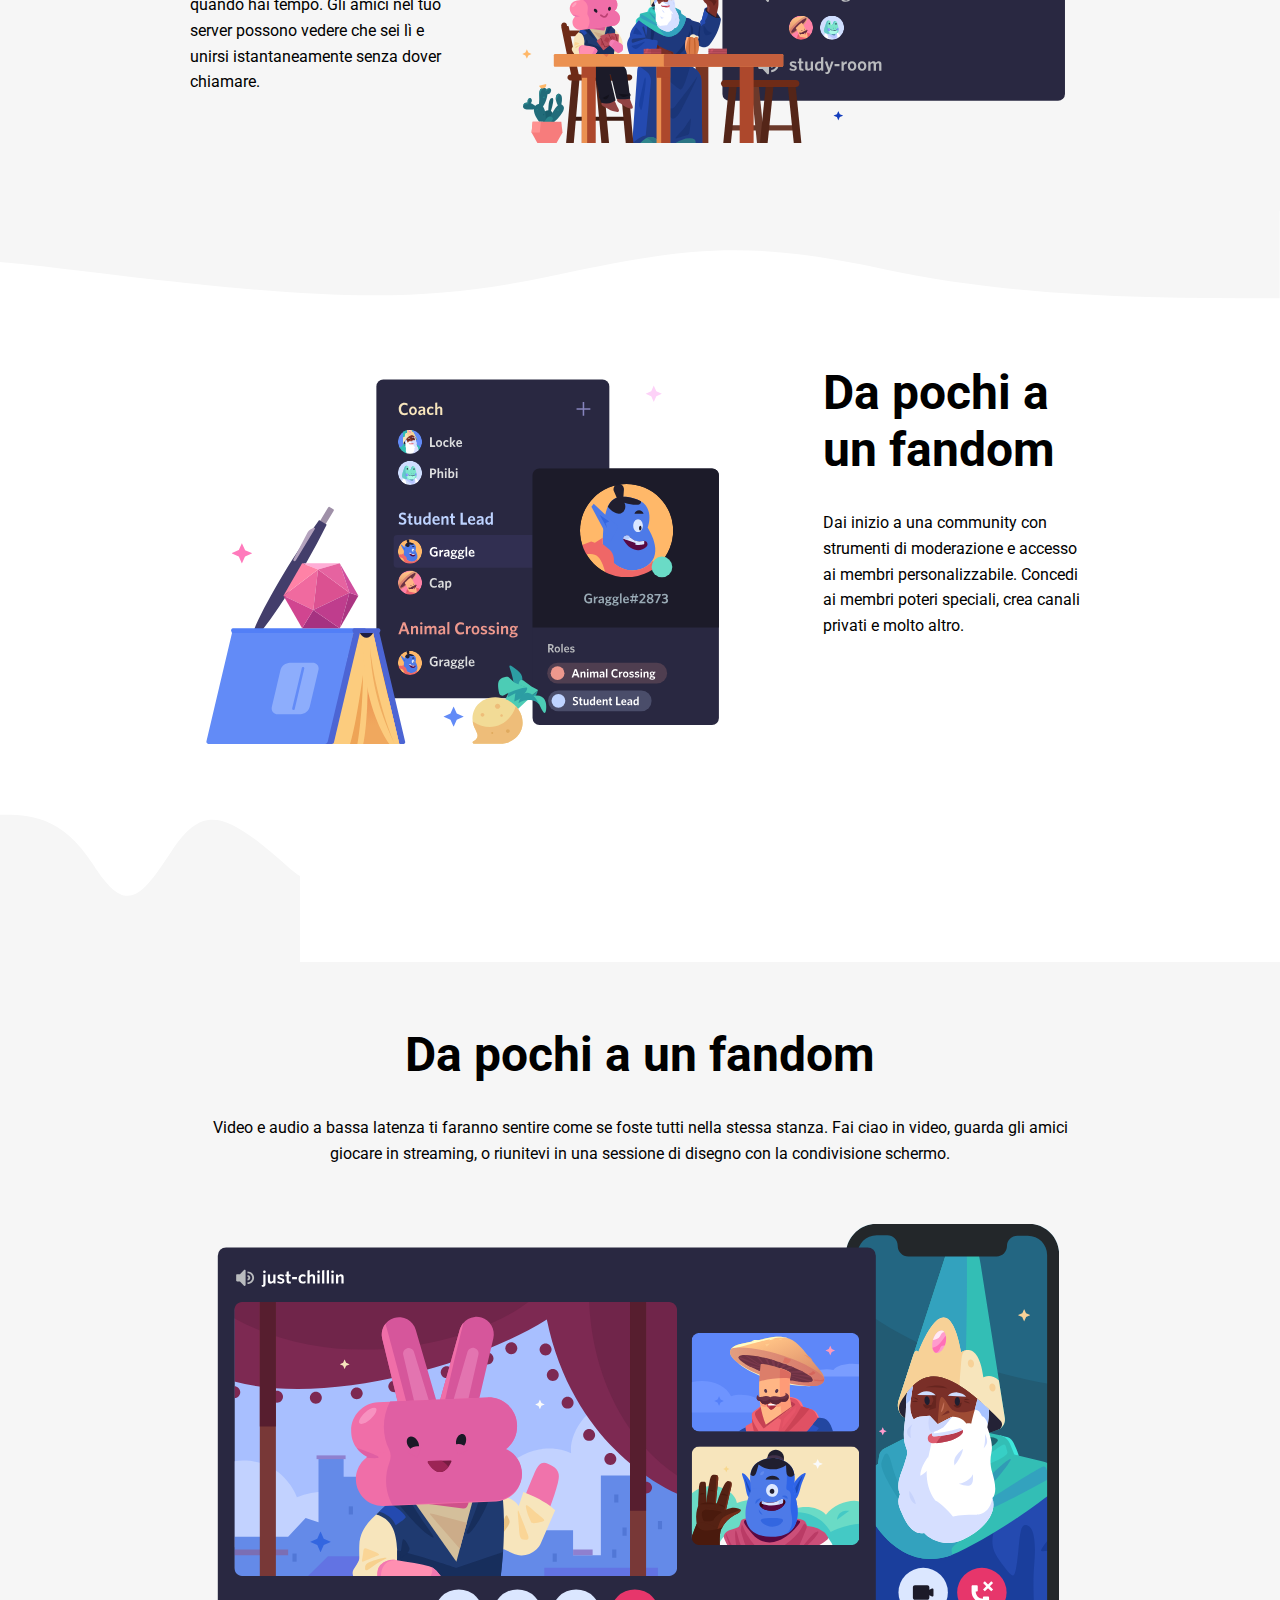
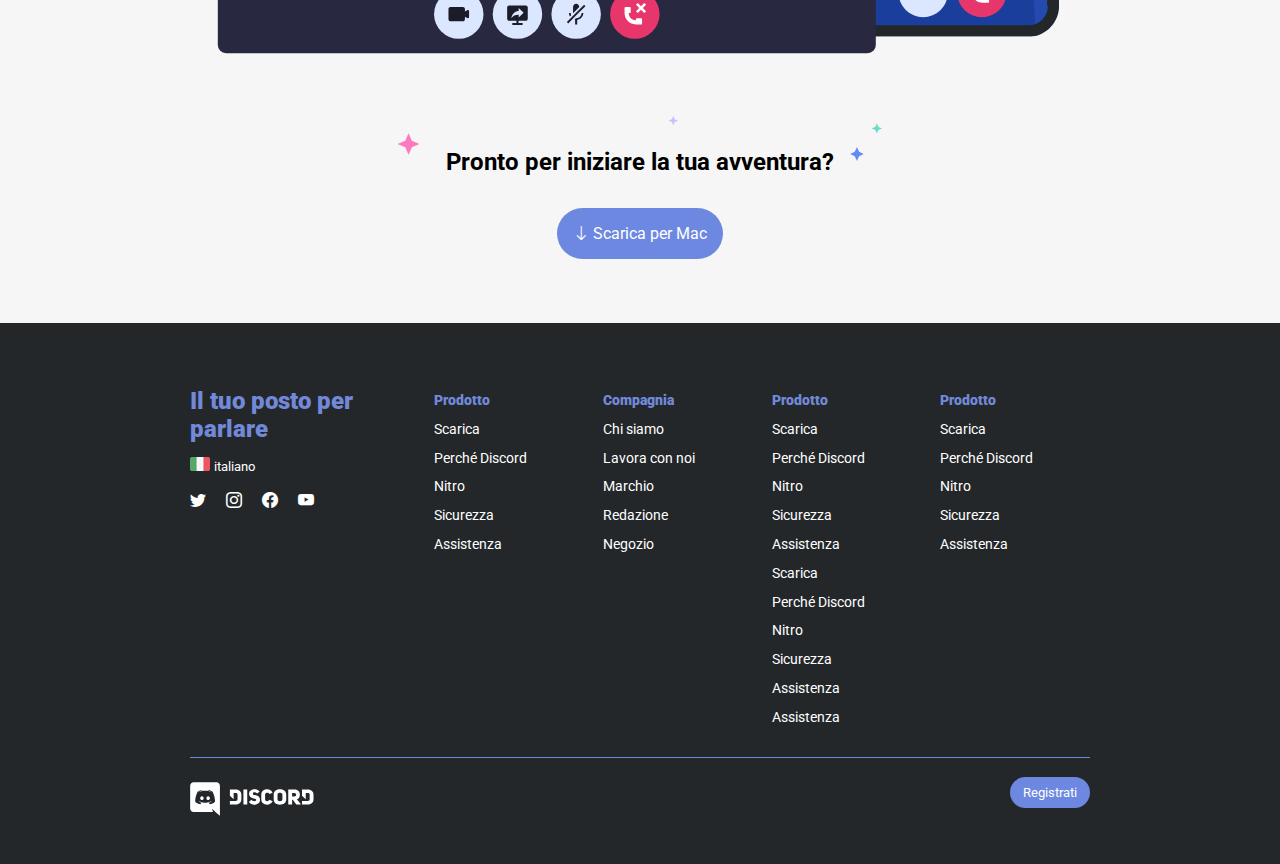
==== commit f91914a7: "add social" ====
--- a/bonus/index.html
+++ b/bonus/index.html
@@ -176,7 +176,14 @@
                 <h3>Il tuo posto per parlare</h3>
                 <img src="img/ita.png" alt="">
                 <span>italiano</span> 
-                <div class="social">...</div>
+
+                <div class="social">
+                    <a href="#!"><i class="bi bi-twitter"></i></a>
+                    <a href="#!"><i class="bi bi-instagram"></i></a>
+                    <a href="#!"><i class="bi bi-facebook"></i></a>
+                    <a href="#!"><i class="bi bi-youtube"></i></a>
+                </div>
+
             </div>
 
 
@@ -184,11 +191,11 @@
 
                 <ul>
                     <li><span>Prodotto</span></li>
-                    <li><a href="#!">Scarica</li></a>
-                    <li><a href="#!">Perché Discord</li></a>
-                    <li><a href="#!">Nitro</li></a>           
-                    <li><a href="#!">Sicurezza</li></a>                
-                    <li><a href="#!">Assistenza</li></a>             
+                    <li><a href="#!">Scarica</a></li>
+                    <li><a href="#!">Perché Discord</a></li>
+                    <li><a href="#!">Nitro</a></li>           
+                    <li><a href="#!">Sicurezza</a></li>                
+                    <li><a href="#!">Assistenza</a></li>             
                 </ul>
 
             </div>
@@ -210,28 +217,28 @@
                                 
                 <ul>
                     <li><span>Prodotto</span></li>
-                    <li><a href="#!">Scarica</li></a>
-                    <li><a href="#!">Perché Discord</li></a>
-                    <li><a href="#!">Nitro</li></a>           
-                    <li><a href="#!">Sicurezza</li></a>                
-                    <li><a href="#!">Assistenza</li></a>
-                    <li><a href="#!">Scarica</li></a>
-                    <li><a href="#!">Perché Discord</li></a>
-                    <li><a href="#!">Nitro</li></a>           
-                    <li><a href="#!">Sicurezza</li></a>                
-                    <li><a href="#!">Assistenza</li></a>                  
-                    <li><a href="#!">Assistenza</li></a>  
+                    <li><a href="#!">Scarica</a></li>
+                    <li><a href="#!">Perché Discord</a></li>
+                    <li><a href="#!">Nitro</a></li>           
+                    <li><a href="#!">Sicurezza</a></li>                
+                    <li><a href="#!">Assistenza</a></li>
+                    <li><a href="#!">Scarica</a></li>
+                    <li><a href="#!">Perché Discord</a></li>
+                    <li><a href="#!">Nitro</a></li>           
+                    <li><a href="#!">Sicurezza</a></li>                
+                    <li><a href="#!">Assistenza</a></li>                  
+                    <li><a href="#!">Assistenza</a></li>  
                 </ul>
 
             </div>
             <div class="other-column-foot">
                 <ul>
                     <li><span>Prodotto</span></li>
-                    <li><a href="#!">Scarica</li></a>
-                    <li><a href="#!">Perché Discord</li></a>
-                    <li><a href="#!">Nitro</li></a>           
-                    <li><a href="#!">Sicurezza</li></a>                
-                    <li><a href="#!">Assistenza</li></a> 
+                    <li><a href="#!">Scarica</a></li>
+                    <li><a href="#!">Perché Discord</a></li>
+                    <li><a href="#!">Nitro</a></li>           
+                    <li><a href="#!">Sicurezza</a></li>                
+                    <li><a href="#!">Assistenza</a></li> 
                 </ul>
             </div>
             
@@ -239,7 +246,7 @@
         
         <div class="center-foot-final clearfix">
             <hr>
-            
+
             <a href="">
                 <img src="img/logo.svg" alt="Logo Discord">
             </a>
--- a/bonus/css/style.css
+++ b/bonus/css/style.css
@@ -257,6 +257,14 @@
 
 .first-column-foot img {
     width: 20px;
+}
+
+.social {
+    padding-top: 1rem;
+}
+
+.social a{
+    margin-right: 1rem;
 }
 
 .first-column-foot span{
